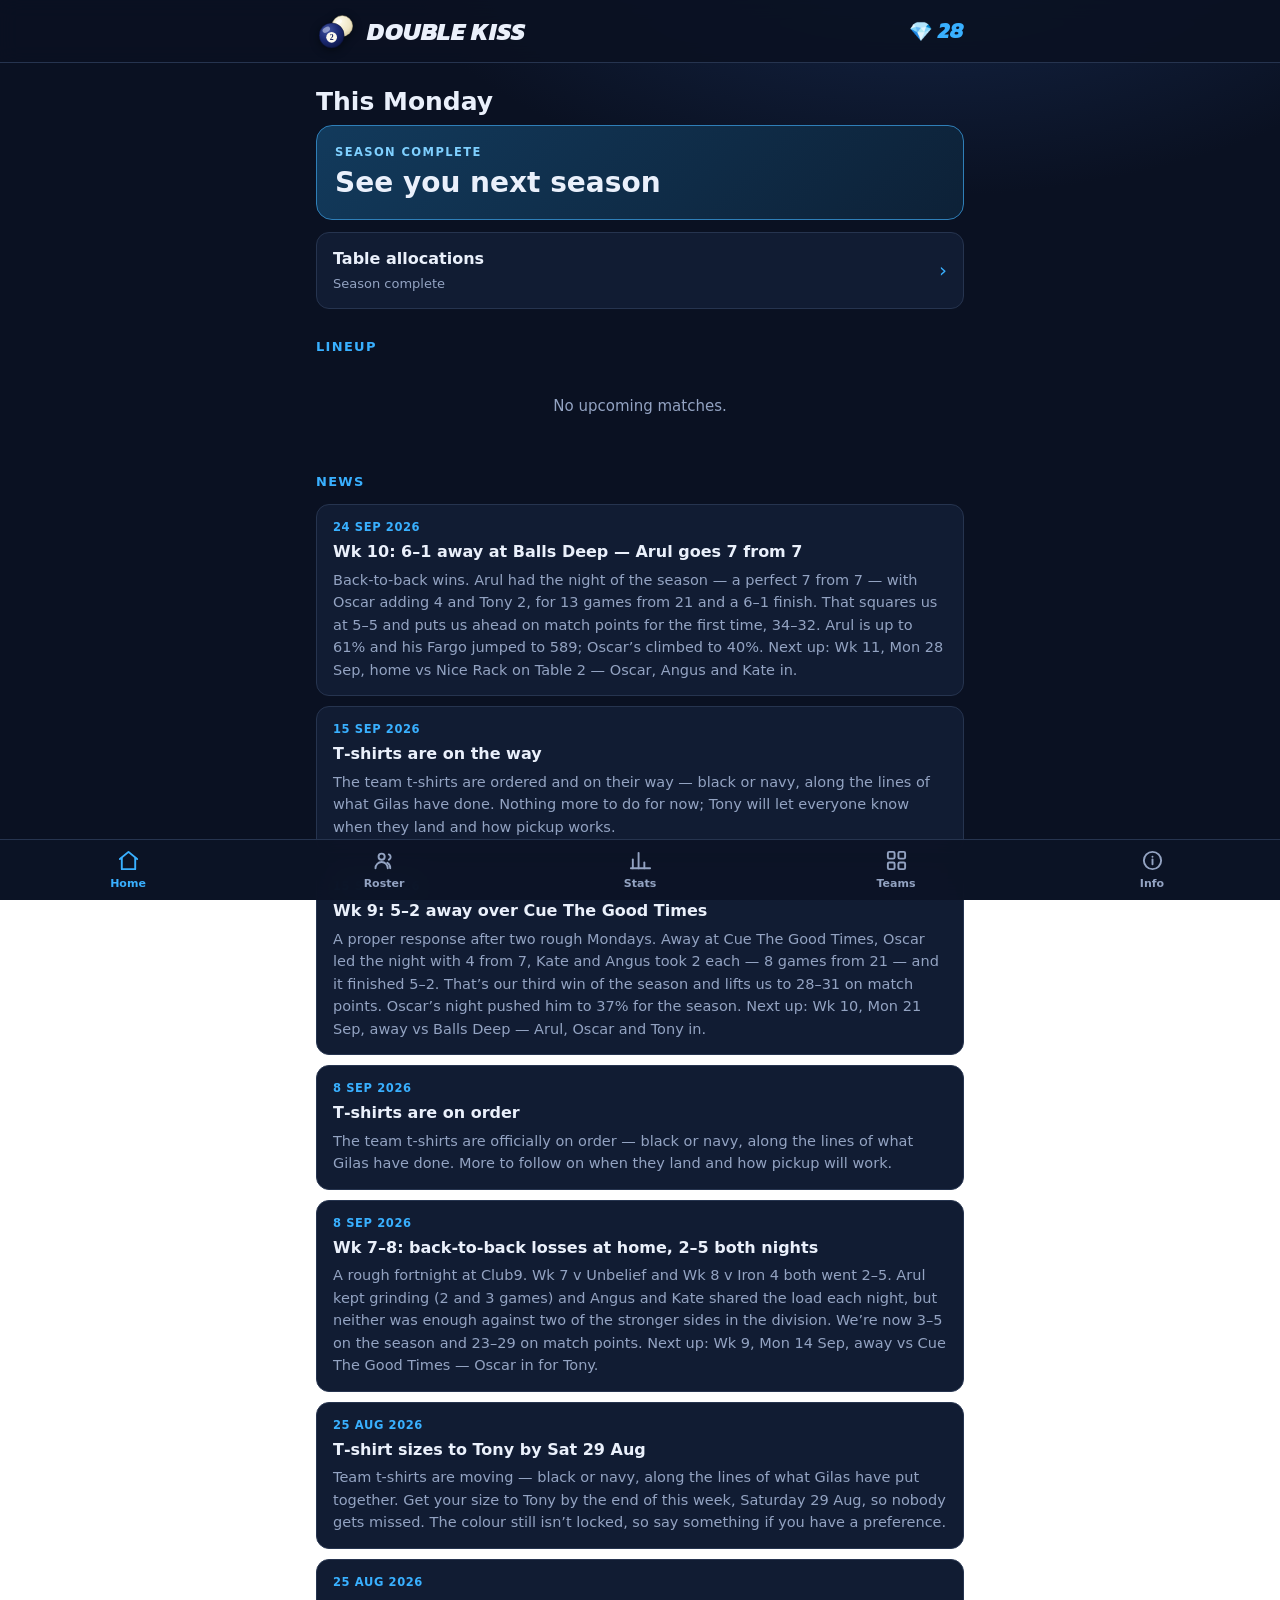
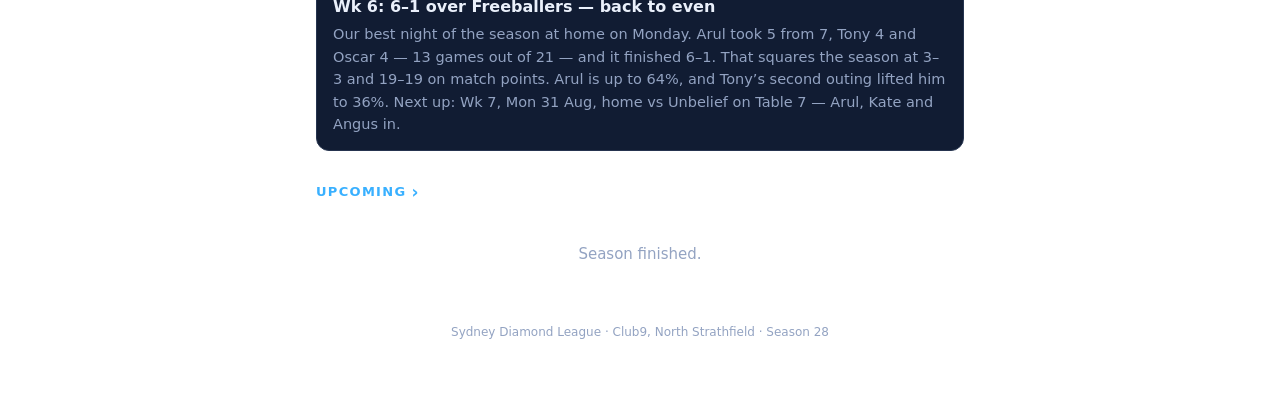
==== index.html @ dd78c72e "Team pages: opponent links to team.html with form, squad + Fargo, player cards, head-to-head (v29)" ====
<!DOCTYPE html>
<html lang="en-AU">
<head>
<meta charset="UTF-8">
<meta name="viewport" content="width=device-width,initial-scale=1,viewport-fit=cover">
<title>Double Kiss</title>
<link rel="stylesheet" href="styles.css?v=29">
<link rel="icon" type="image/svg+xml" href="favicon.svg?v=22">
<link rel="apple-touch-icon" href="apple-touch-icon.png?v=22">
<link rel="manifest" href="manifest.json?v=22">
<meta name="theme-color" content="#0a1122">
<meta name="apple-mobile-web-app-capable" content="yes">
<meta name="apple-mobile-web-app-status-bar-style" content="black-translucent">
<meta name="apple-mobile-web-app-title" content="Double Kiss">
</head>
<body data-page="home">
<div class="wrap">
  <h1>This Monday</h1>

  <div class="next" id="next"></div>

  <a class="btn" id="tablesbtn" href="tables.html" style="margin-top:12px">
    <span><b>Table allocations</b><small id="tablesbtnsub">Which tables every team's on this week</small></span>
    <span class="arw" aria-hidden="true">›</span>
  </a>

  <h2 id="whoHdr">Who's available</h2>
  <div class="who" id="who"></div>

  <h2>News</h2>
  <div class="news" id="news"></div>

  <h2><a class="h2link" href="roster.html">Upcoming <span class="arw" aria-hidden="true">›</span></a></h2>
  <div class="uplist" id="upcoming"></div>

  <footer>Sydney Diamond League · Club9, North Strathfield · Season 28</footer>
</div>

<script src="data.js?v=29"></script>
<script src="app.js?v=29"></script>
<script>
(function () {
  const D = DK, esc = s => String(s).replace(/[&<>]/g, c => ({ '&':'&amp;','<':'&lt;','>':'&gt;' }[c]));

  // next fixture (may be a bye)
  const ni = D.nextIndex();
  const nextEl = document.getElementById("next");
  if (ni === -1) {
    nextEl.innerHTML = '<div class="lbl">Season complete</div><div class="op">See you next season</div>';
  } else {
    const f = D.fixtures[ni];
    if (f.ha === "Bye") {
      nextEl.innerHTML = '<div class="lbl">Round ' + f.wk + ' · ' + f.date.replace("Mon ", "") + '</div>' +
        '<div class="op">Bye week</div><div class="meta">No match this week</div>';
    } else if (f.ha === "Finals") {
      nextEl.innerHTML = '<div class="lbl">' + esc(f.date) + '</div>' +
        '<div class="op">Finals</div>' +
        '<div class="meta">' + esc(f.op.replace("Finals — ", "")) + ' · Top 16 · ' + esc(D.VENUE) + '</div>' +
        '<span class="ha tag finals">FINALS</span>';
    } else {
      nextEl.innerHTML = '<div class="lbl">Round ' + f.wk + ' · ' + f.date + '</div>' +
        '<div class="op">vs ' + D.teamLink(f.op) + '</div>' +
        '<div class="meta">Table ' + f.tbl + ' · ' + esc(D.VENUE) + ' · 7pm</div>' +
        '<span class="ha tag ' + f.ha.toLowerCase() + '">' + f.ha.toUpperCase() + '</span>';
    }
  }

  // lineup for the next actual match
  const mi = D.nextMatchIndex();
  const whoHdr = document.getElementById("whoHdr");
  const who = document.getElementById("who");
  const roleOf = {}, ratingOf = {}; D.roster.forEach(p => { roleOf[p.name] = p.role; ratingOf[p.name] = p.r; });
  if (mi === -1) {
    whoHdr.textContent = "Lineup";
    who.innerHTML = '<div class="empty">No upcoming matches.</div>';
  } else {
    const f = D.fixtures[mi], rostered = f.lineup.length, shortNight = rostered < 3;
    whoHdr.textContent = "Lineup · Wk " + f.wk + " vs " + f.op;
    let rows = f.lineup.map(name => '<div class="row"' + D.cardAttr(name.replace(/ \(sub\)$/, "")) + '><div class="nm">' + esc(name) + '</div>' +
      (ratingOf[name] != null ? '<div class="fargo">(' + ratingOf[name] + ')</div>' : '') + '</div>').join("");
    if (shortNight) rows += '<div class="row out"><div><div class="nm">Fill-in needed</div><div class="rl">' +
      (3 - rostered) + ' more</div></div><div class="st out">TBC</div></div>';
    who.innerHTML = rows;
  }

  // news — sub-needed alerts first, from live lineup data
  const alerts = ni === -1 ? "" : D.fixtures.filter((f, i) =>
    i >= ni && D.isMatch(f) && f.lineup.length < 3).map(f =>
    '<div class="fitbanner short">We need a sub — Wk ' + f.wk + ' (' + f.date +
    ') vs ' + esc(f.op) + ': only ' + f.lineup.length + ' rostered.</div>').join("");
  document.getElementById("news").innerHTML = alerts + D.news.map(n =>
    '<div class="item"><div class="d">' + esc(n.date) + '</div><div class="t">' + esc(n.title) +
    '</div><div class="b">' + esc(n.body) + '</div></div>').join("");

  // upcoming (next 5, byes included)
  const up = document.getElementById("upcoming");
  if (ni === -1) { up.innerHTML = '<div class="empty">Season finished.</div>'; }
  else {
    up.innerHTML = D.fixtures.slice(ni, ni + 5).map(f => {
      const parts = f.date.split(" ").slice(-2);   // ["20","Jul"] — weekday-agnostic
      const cal = '<div class="cal"><span class="mon">' + esc(parts[1] || "") + '</span>' +
        '<span class="day">' + esc(parts[0] || "") + '</span></div>';
      if (f.ha === "Bye") {
        return '<div class="up bye">' + cal + '<div class="upmain"><div class="upt">Bye week</div>' +
          '<div class="ups">Week ' + f.wk + '</div></div></div>';
      }
      if (f.ha === "Finals") {
        return '<div class="up finals">' + cal + '<div class="upmain"><div class="upt">Finals</div>' +
          '<div class="ups">' + esc(f.date) + ' · Top 16</div></div></div>';
      }
      const ha = f.ha === "Home" ? "(H)" : "(A)";
      return '<div class="up">' + cal + '<div class="upmain">' +
        '<div class="upt">vs ' + D.teamLink(f.op) + ' ' + ha + '</div>' +
        '<div class="ups">Week ' + f.wk + ' · Table ' + f.tbl + '</div></div></div>';
    }).join("");
  }

  // table-allocations link subtitle → current round
  const tb = document.getElementById("tablesbtnsub");
  if (tb) {
    if (ni === -1) tb.textContent = "Season complete";
    else {
      const ff = D.fixtures[ni];
      tb.textContent = D.isMatch(ff)
        ? ("Round " + ff.wk + " · " + ff.date.replace("Mon ", "") + " — where every team's playing")
        : "The weekly table draw for every team";
    }
  }
})();
</script>
</body>
</html>
---- styles.css ----
@import url('https://fonts.googleapis.com/css2?family=Kanit:ital,wght@1,700;1,800&display=swap');
:root{
  --bg:#0a1122; --panel:#111c33; --panel2:#16233f; --line:#26344f;
  --ink:#eaf0fb; --muted:#93a3c2; --accent:#39b0ff; --accent2:#ffd23f;
  --home:#5fe0a0; --away:#f0b86a; --danger:#ff8f8f;
  --font:'Segoe UI',system-ui,-apple-system,Roboto,Helvetica,Arial,sans-serif;
  --display:'Kanit','Segoe UI',system-ui,sans-serif;
}
*{box-sizing:border-box}
html{-webkit-text-size-adjust:100%}
body{margin:0;background:radial-gradient(1000px 520px at 72% -10%,#16294d 0%,var(--bg) 55%);
  background-attachment:fixed;color:var(--ink);font-family:var(--font);line-height:1.55;
  padding-bottom:76px;-webkit-font-smoothing:antialiased}
a{color:var(--accent)}
.wrap{max-width:680px;margin:0 auto;padding:0 16px}
.hide{display:none}

/* ---- top bar ---- */
.topbar{position:sticky;top:0;z-index:20;background:rgba(10,17,34,.9);
  backdrop-filter:blur(10px);-webkit-backdrop-filter:blur(10px);border-bottom:1px solid var(--line);
  padding-top:env(safe-area-inset-top,0)}
.topbar .inner{max-width:680px;margin:0 auto;display:flex;align-items:center;gap:11px;padding:11px 16px}
.topbar .logo{width:40px;height:40px;flex:0 0 auto;display:block;
  filter:drop-shadow(0 2px 5px rgba(0,0,0,.45))}
.topbar .tt{font-family:var(--display);font-style:italic;font-weight:800;font-size:25px;
  line-height:1;letter-spacing:.5px;text-transform:uppercase;color:var(--ink)}
.topbar .season{margin-left:auto;display:flex;align-items:center;gap:5px;flex:0 0 auto;
  font-family:var(--display);font-style:italic;font-weight:800;font-size:22px;color:var(--accent)}
.topbar .season .dia{font-style:normal;font-size:19px;line-height:1}

/* ---- bottom tab bar (app nav) ---- */
.tabbar{position:fixed;left:0;right:0;bottom:0;z-index:30;display:flex;
  background:rgba(12,20,38,.94);backdrop-filter:blur(14px);-webkit-backdrop-filter:blur(14px);
  border-top:1px solid var(--line);padding-bottom:env(safe-area-inset-bottom,0)}
.tabbar .tab{flex:1;display:flex;flex-direction:column;align-items:center;gap:3px;
  padding:9px 3px 8px;color:var(--muted);text-decoration:none;font-size:11px;font-weight:600}
.tabbar .tab svg{width:23px;height:23px;display:block}
.tabbar .tab.active{color:var(--accent)}
.tabbar .tab:active{background:rgba(255,255,255,.05)}

/* ---- pull-to-refresh ---- */
.ptr{position:fixed;top:calc(env(safe-area-inset-top,0px) + 64px);left:50%;z-index:40;
  background:var(--panel2);border:1px solid var(--line);color:var(--muted);
  font-size:12px;font-weight:700;padding:7px 14px;border-radius:999px;white-space:nowrap;
  opacity:0;transform:translateX(-50%) translateY(-10px);transition:opacity .18s,transform .18s;pointer-events:none}
.ptr.show{opacity:1;transform:translateX(-50%) translateY(0)}

/* ---- headings / cards ---- */
h1{font-size:25px;margin:20px 0 3px}
.sub{color:var(--muted);font-size:14.5px;margin-bottom:14px}
h2{font-size:13px;text-transform:uppercase;letter-spacing:1.3px;color:var(--accent);
  margin:28px 0 12px;font-weight:700}
h2 .h2link{color:inherit;text-decoration:none;display:inline-flex;align-items:center;gap:5px}
h2 .h2link .arw{font-size:17px}
.card{background:var(--panel);border:1px solid var(--line);border-radius:14px;padding:16px}

/* ---- pills ---- */
.pillrow{display:flex;gap:8px;flex-wrap:wrap;margin:4px 0}
.pill{background:var(--panel);border:1px solid var(--line);border-radius:999px;
  padding:6px 12px;font-size:13px;color:var(--muted)}
.pill b{color:var(--ink);font-weight:600}

/* ---- next match ---- */
.next{background:linear-gradient(135deg,#123a5c,#0d2137);border:1px solid #2f7fb8;
  border-radius:16px;padding:18px}
.next .lbl{font-size:11.5px;letter-spacing:1.4px;text-transform:uppercase;color:#7fd0ff;font-weight:700}
.next .op{font-size:28px;font-weight:800;margin:5px 0 3px;line-height:1.12}
.next .meta{color:#cfe0f2;font-size:15px}
.next .ha{display:inline-block;margin-top:13px}

/* ---- tags ---- */
.tag{display:inline-block;font-size:11.5px;font-weight:800;padding:4px 10px;border-radius:7px;letter-spacing:.3px}
.tag.home{background:rgba(31,122,77,.25);color:var(--home);border:1px solid rgba(95,224,160,.35)}
.tag.away{background:rgba(190,130,40,.22);color:var(--away);border:1px solid rgba(240,184,106,.35)}
.tag.bye{background:rgba(140,150,175,.18);color:#b6c0d6;border:1px solid rgba(182,192,214,.3)}
.tag.finals{background:rgba(255,210,63,.18);color:var(--accent2);border:1px solid rgba(255,210,63,.4)}

/* ---- finals rows (roster accordion + home upcoming) ---- */
.game.finals{border-color:var(--accent2);box-shadow:0 0 0 1px rgba(255,210,63,.22)}
.game.finals .cal .mon,.up.finals .cal .mon{background:rgba(255,210,63,.2);color:var(--accent2)}
.up.finals{border-color:var(--accent2)}

/* ---- "who's available" / lineup list ---- */
.who{display:flex;flex-direction:column;gap:8px}
.who .row{display:flex;align-items:center;gap:12px;padding:12px 14px;border-radius:12px;
  background:var(--panel);border:1px solid var(--line)}
.who .row.out{opacity:.65}
.who .nm{font-weight:700;font-size:16.5px}
.who .rl{color:var(--muted);font-size:12.5px;font-weight:400}
.who .fargo{margin-left:auto;color:var(--muted);font-weight:700;font-size:15px;font-variant-numeric:tabular-nums}
.who .st{margin-left:auto;font-size:13px;font-weight:800;padding:4px 11px;border-radius:8px}
.who .st.in{background:rgba(31,122,77,.22);color:var(--home)}
.who .st.out{background:rgba(150,60,70,.2);color:var(--danger)}

.fitbanner{border-radius:12px;padding:13px 16px;margin-bottom:10px;font-size:14.5px;font-weight:600}
.fitbanner.ok{background:rgba(31,122,77,.16);border:1px solid rgba(95,224,160,.3);color:#bff0d5}
.fitbanner.tight{background:rgba(190,150,40,.14);border:1px solid #5c4f1e;color:#f0d59a}
.fitbanner.short{background:rgba(200,60,60,.16);border:1px solid #7a3340;color:#f3c3c8}

/* ---- quick-link buttons ---- */
.linkrow{display:flex;flex-direction:column;gap:10px}
.btn{text-decoration:none;background:var(--panel);border:1px solid var(--line);border-radius:13px;
  padding:14px 16px;color:var(--ink);display:flex;justify-content:space-between;align-items:center;gap:10px}
.btn:active{background:var(--panel2)}
.btn b{font-weight:700;font-size:16px}
.btn small{display:block;color:var(--muted);font-weight:400;font-size:13px;margin-top:2px}
.btn .arw{color:var(--accent);font-size:20px}

/* ---- upcoming (calendar tiles) ---- */
.uplist{display:flex;flex-direction:column;gap:10px}
.up{display:flex;align-items:center;gap:13px;background:var(--panel);border:1px solid var(--line);
  border-radius:13px;padding:12px 14px}
.up.bye{opacity:.75}
.cal{flex:0 0 auto;width:48px;text-align:center;background:var(--panel2);
  border:1px solid var(--line);border-radius:10px;overflow:hidden}
.cal .mon{display:block;background:rgba(57,176,255,.18);color:var(--accent);
  font-size:10.5px;font-weight:800;letter-spacing:.6px;padding:2px 0;text-transform:uppercase}
.cal .day{display:block;font-size:19px;font-weight:800;padding:3px 0;font-variant-numeric:tabular-nums}
.up .upmain{min-width:0}
.up .upt{font-weight:700;font-size:16.5px}
.up .ups{color:var(--muted);font-size:13px;margin-top:2px}

/* ---- tables ---- */
.tablewrap{overflow-x:auto;-webkit-overflow-scrolling:touch;border:1px solid var(--line);
  border-radius:14px;background:var(--panel)}
table{width:100%;border-collapse:collapse;font-size:14.5px}
th,td{text-align:left;padding:10px 11px;border-bottom:1px solid var(--line);white-space:nowrap}
th{color:var(--muted);font-weight:600;font-size:11.5px;text-transform:uppercase;letter-spacing:.5px}
tr:last-child td{border-bottom:0}
tr.byerow td{color:var(--muted);font-style:italic}
tr.nextmatch{background:rgba(57,176,255,.10)}
tr.nextmatch td:first-child{box-shadow:inset 3px 0 0 var(--accent)}
tr.done td{opacity:.5}
.wk,.tbl{font-variant-numeric:tabular-nums}

/* ---- table allocations ---- */
.talloc{display:flex;flex-direction:column;gap:10px}
.tcard{display:flex;align-items:stretch;gap:13px;background:var(--panel);
  border:1px solid var(--line);border-radius:13px;padding:12px 14px}
.tcard.ours{border-color:#2f7fb8;box-shadow:0 0 0 1px rgba(57,176,255,.25)}
.tnum{flex:0 0 auto;width:52px;text-align:center;background:var(--panel2);
  border:1px solid var(--line);border-radius:10px;overflow:hidden;
  display:flex;flex-direction:column;justify-content:center}
.tnum .k{display:block;background:rgba(57,176,255,.18);color:var(--accent);
  font-size:9.5px;font-weight:800;letter-spacing:.6px;padding:2px 0;text-transform:uppercase}
.tnum .n{display:block;font-size:22px;font-weight:800;padding:5px 0;font-variant-numeric:tabular-nums}
.tmatch{flex:1;min-width:0;display:flex;flex-direction:column;justify-content:center;gap:7px}
.tteam{display:flex;align-items:center;gap:8px;min-width:0}
.tteam .nm{font-weight:700;font-size:16px;white-space:nowrap;overflow:hidden;text-overflow:ellipsis}
.tteam.us .nm{color:var(--accent)}
.tteam .ha2{margin-left:auto;flex:0 0 auto;font-size:10.5px;font-weight:800;
  letter-spacing:.4px;padding:2px 8px;border-radius:6px}
.tteam .ha2.home{background:rgba(31,122,77,.22);color:var(--home);border:1px solid rgba(95,224,160,.35)}
.tteam .ha2.away{background:rgba(190,130,40,.22);color:var(--away);border:1px solid rgba(240,184,106,.35)}
.byeline{margin-top:14px;background:var(--panel);border:1px solid var(--line);
  border-radius:12px;padding:13px 15px;font-size:14px;color:var(--muted)}
.byeline b{color:var(--ink)}
.byeline.us{background:rgba(57,176,255,.10);border-color:#2f7fb8}
.byeline:empty{display:none}

/* ---- roster cards ---- */
.rlist{display:flex;flex-direction:column;gap:10px}
.rcard{background:var(--panel);border:1px solid var(--line);border-radius:14px;
  padding:14px 16px;display:flex;align-items:center;gap:14px}
.rcard .av{width:44px;height:44px;border-radius:50%;flex:0 0 auto;background:var(--panel2);
  border:1px solid var(--line);display:grid;place-items:center;font-weight:800;font-size:17px;color:var(--accent)}
.rcard .nm{font-weight:700;font-size:17px}
.rcard .role{color:var(--muted);font-size:12.5px}
.rcard .lv{margin-left:auto;text-align:right;font-size:12.5px;color:var(--away);max-width:46%;line-height:1.35}
.rcard .lv.clear{color:var(--home)}
.rcard .mid{flex:1;min-width:0}
.bar{height:7px;border-radius:4px;background:var(--panel2);border:1px solid var(--line);overflow:hidden;margin-top:9px}
.bar>span{display:block;height:100%;background:linear-gradient(90deg,#39b0ff,#5fe0a0)}
.goal{margin-left:auto;text-align:right;font-weight:800;font-variant-numeric:tabular-nums;font-size:17px;flex:0 0 auto}
.goal small{display:block;font-weight:400;color:var(--muted);font-size:11px;margin-top:1px}
.status{font-size:12px;font-weight:700;margin-top:3px}
.status.ok{color:var(--home)}
.status.warn{color:var(--away)}
.status.off{color:var(--muted)}

/* ---- filter + games accordion ---- */
.filterbar{display:flex;align-items:center;gap:10px;margin-bottom:14px}
.filterbar label{font-size:13px;color:var(--muted);font-weight:700;white-space:nowrap}
select{flex:1;background:var(--panel);color:var(--ink);border:1px solid var(--line);
  border-radius:11px;padding:11px 12px;font-size:16px;font-family:inherit}
.filterinfo{font-size:13px;color:var(--muted);margin:-6px 0 12px}
.games{display:flex;flex-direction:column;gap:8px}
.game{background:var(--panel);border:1px solid var(--line);border-radius:13px;overflow:hidden}
.game.next{border-color:#2f7fb8;box-shadow:0 0 0 1px rgba(57,176,255,.25)}
.game.hide{display:none}
.ghead{width:100%;display:flex;align-items:center;gap:11px;padding:13px;
  background:none;border:0;color:var(--ink);font:inherit;text-align:left;cursor:pointer}
.ghead .gwk{font-size:11.5px;font-weight:800;color:var(--muted);min-width:26px}
.ghead .gmain{flex:1;min-width:0}
.ghead .gmain b{font-size:16px;font-weight:700;display:block;white-space:nowrap;overflow:hidden;text-overflow:ellipsis}
.ghead .gmain small{font-size:13px;color:var(--muted)}
.ghead .gmain small .gdate{color:var(--ink);font-weight:800}
.ghead .gmain small.ok .gdate,.ghead .gmain small.tight .gdate,.ghead .gmain small.short .gdate{color:inherit}
.ghead .gmain small.ok{color:var(--home)} .ghead .gmain small.tight{color:var(--away)} .ghead .gmain small.short{color:var(--danger)}
.ghead .chev{color:var(--muted);flex:0 0 auto;transition:transform .18s;font-size:20px;line-height:1;
  transform:rotate(90deg)}
.game.open .chev{transform:rotate(-90deg)}
.game{scroll-margin-top:76px;scroll-margin-bottom:72px}
a:focus-visible,button:focus-visible,select:focus-visible{outline:2px solid var(--accent);outline-offset:2px}
@media(prefers-reduced-motion:reduce){.ghead .chev{transition:none}}
.gbody{display:none;padding:2px 13px 14px}
.game.open .gbody{display:block}
.ghead.flat{cursor:default}
/* ---- team rating rows ---- */
.t3pill{font-size:13px;font-weight:800;font-variant-numeric:tabular-nums;color:var(--muted);
  background:var(--panel2);border:1px solid var(--line);padding:4px 9px;border-radius:8px;white-space:nowrap;flex:0 0 auto}
.t3pill.over{color:var(--danger);border-color:#7a3340}
.rr{margin-left:auto;font-weight:800;font-variant-numeric:tabular-nums;font-size:16px;color:var(--ink);flex:0 0 auto}
.rr.none{color:var(--muted);font-weight:600;font-size:13px}
.capb{display:inline-block;font-size:9px;font-weight:800;letter-spacing:.4px;color:var(--accent2);
  background:rgba(255,210,63,.16);padding:1px 6px;border-radius:4px;margin-left:7px;vertical-align:middle}
.overnote{font-size:12.5px;color:var(--danger);margin-top:10px}

/* ---- stat tiles ---- */
.tiles{display:grid;grid-template-columns:repeat(3,1fr);gap:10px}
.tile{background:var(--panel);border:1px solid var(--line);border-radius:13px;padding:14px}
.tile .v{font-size:24px;font-weight:800;font-variant-numeric:tabular-nums;line-height:1}
.tile .l{color:var(--muted);font-size:11.5px;margin-top:6px;text-transform:uppercase;letter-spacing:.5px}
@media(max-width:380px){.tiles{grid-template-columns:repeat(2,1fr)}}
.empty{text-align:center;color:var(--muted);font-size:15px;padding:26px 10px}

/* ---- news ---- */
.news .item{background:var(--panel);border:1px solid var(--line);border-radius:13px;padding:14px 16px;margin-bottom:10px}
.news .d{color:var(--accent);font-size:11.5px;font-weight:700;text-transform:uppercase;letter-spacing:.6px}
.news .t{font-weight:700;font-size:16px;margin:3px 0 4px}
.news .b{color:var(--muted);font-size:14.5px}

/* ---- rules / info ---- */
ul.rules{list-style:none;padding:0;margin:0}
ul.rules li{padding:10px 0;border-bottom:1px solid var(--line);font-size:14.5px}
ul.rules li:last-child{border-bottom:0}
ul.rules b{color:var(--ink)}
.k{color:var(--accent)}
.scalp{width:100%;border-collapse:collapse;font-size:13.5px}
.scalp th,.scalp td{padding:6px 10px;text-align:center;border-bottom:1px solid var(--line)}
.teams-list p{margin:0 0 7px;font-size:14px}
.teams-list span{color:var(--muted)}

footer{color:var(--muted);font-size:12px;margin-top:30px;text-align:center;line-height:1.7}

/* ---- player card (bottom sheet) ---- */
[data-card]{cursor:pointer}
[data-card] .nm::after,[data-card] .nmtap::after{content:" \203A";color:var(--accent);font-weight:700}
body.pcopen{overflow:hidden}
.pcsheet{position:fixed;inset:0;z-index:60}
.pcback{position:absolute;inset:0;background:rgba(3,7,16,.6);opacity:0;transition:opacity .18s}
.pcbox{position:absolute;left:0;right:0;bottom:0;max-width:680px;margin:0 auto;max-height:86vh;overflow:auto;
  background:var(--panel);border:1px solid var(--line);border-bottom:0;border-radius:18px 18px 0 0;
  padding:18px 16px calc(18px + env(safe-area-inset-bottom,0px));transform:translateY(100%);transition:transform .2s ease-out}
.pcsheet.show .pcback{opacity:1}
.pcsheet.show .pcbox{transform:translateY(0)}
.pcx{position:absolute;top:10px;right:10px;width:36px;height:36px;border-radius:50%;border:1px solid var(--line);
  background:var(--panel2);color:var(--ink);font-size:22px;line-height:1;cursor:pointer}
.pchead{display:flex;align-items:flex-start;gap:12px;padding-right:44px}
.pcnm{font-size:22px;font-weight:800;line-height:1.2}
.pctm{color:var(--muted);font-size:13px;margin-top:3px}
.pcnext{display:inline-block;margin-left:4px;font-size:10.5px;font-weight:800;letter-spacing:.3px;color:var(--away);
  border:1px solid currentColor;border-radius:6px;padding:1px 6px;vertical-align:1px}
.pcfg{margin-left:auto;text-align:right;font-size:28px;font-weight:800;line-height:1;font-variant-numeric:tabular-nums;color:var(--accent)}
.pcfg small{display:block;font-size:11px;font-weight:700;color:var(--muted);text-transform:uppercase;letter-spacing:.06em;margin-top:4px}
.pcstats{display:grid;grid-template-columns:repeat(4,1fr);gap:8px;margin:16px 0 4px}
.pcstats div{background:var(--panel2);border:1px solid var(--line);border-radius:12px;padding:10px 6px;text-align:center}
.pcstats b{display:block;font-size:17px;font-variant-numeric:tabular-nums}
.pcstats small{display:block;font-size:10.5px;color:var(--muted);margin-top:2px}
.pcnote{font-size:12.5px;color:var(--muted);margin:10px 0 0;line-height:1.5}
.pch{font-size:12px;text-transform:uppercase;letter-spacing:1.2px;color:var(--accent);margin:18px 0 8px}
.pcweeks{display:flex;flex-direction:column;gap:6px}
.pcwk{display:flex;align-items:center;gap:10px;padding:10px 12px;border-radius:12px;background:var(--panel2);border:1px solid var(--line)}
.pcwl{min-width:0;flex:1}
.pcwl b{display:block;font-size:14px;white-space:nowrap;overflow:hidden;text-overflow:ellipsis}
.pcwl small{color:var(--muted);font-size:12px}
.pcwl .tr{font-weight:700}
.up{color:var(--home)} .dn{color:var(--danger)}
.pcsc{font-size:19px;font-weight:800;font-variant-numeric:tabular-nums;flex:0 0 auto}
.pcempty{color:var(--muted);font-size:13.5px;padding:8px 0}
.pcfoot{color:var(--muted);font-size:11.5px;margin-top:14px;text-align:center}
@media (max-width:380px){.pcstats{grid-template-columns:repeat(2,1fr)}}

/* ---- team links + team page ---- */
a.tlink{color:inherit;text-decoration:underline;text-decoration-color:var(--accent);text-underline-offset:3px;text-decoration-thickness:2px}
.tmhead{display:flex;align-items:flex-start;gap:12px;margin:20px 0 4px}
.tmhead h1{margin:0}
.tmhead .t3pill{margin-left:auto}
.form{display:flex;gap:6px;flex-wrap:wrap;margin:6px 0 2px}
.form span{width:30px;height:30px;border-radius:8px;display:grid;place-items:center;font-weight:800;font-size:13px}
.form .W{background:rgba(31,122,77,.25);color:var(--home)} .form .L{background:rgba(150,60,70,.25);color:var(--danger)}
.form .B{background:var(--panel2);color:var(--muted)}
.tmlink{display:inline-block;margin-top:10px;font-size:13.5px;font-weight:700;text-decoration:none}
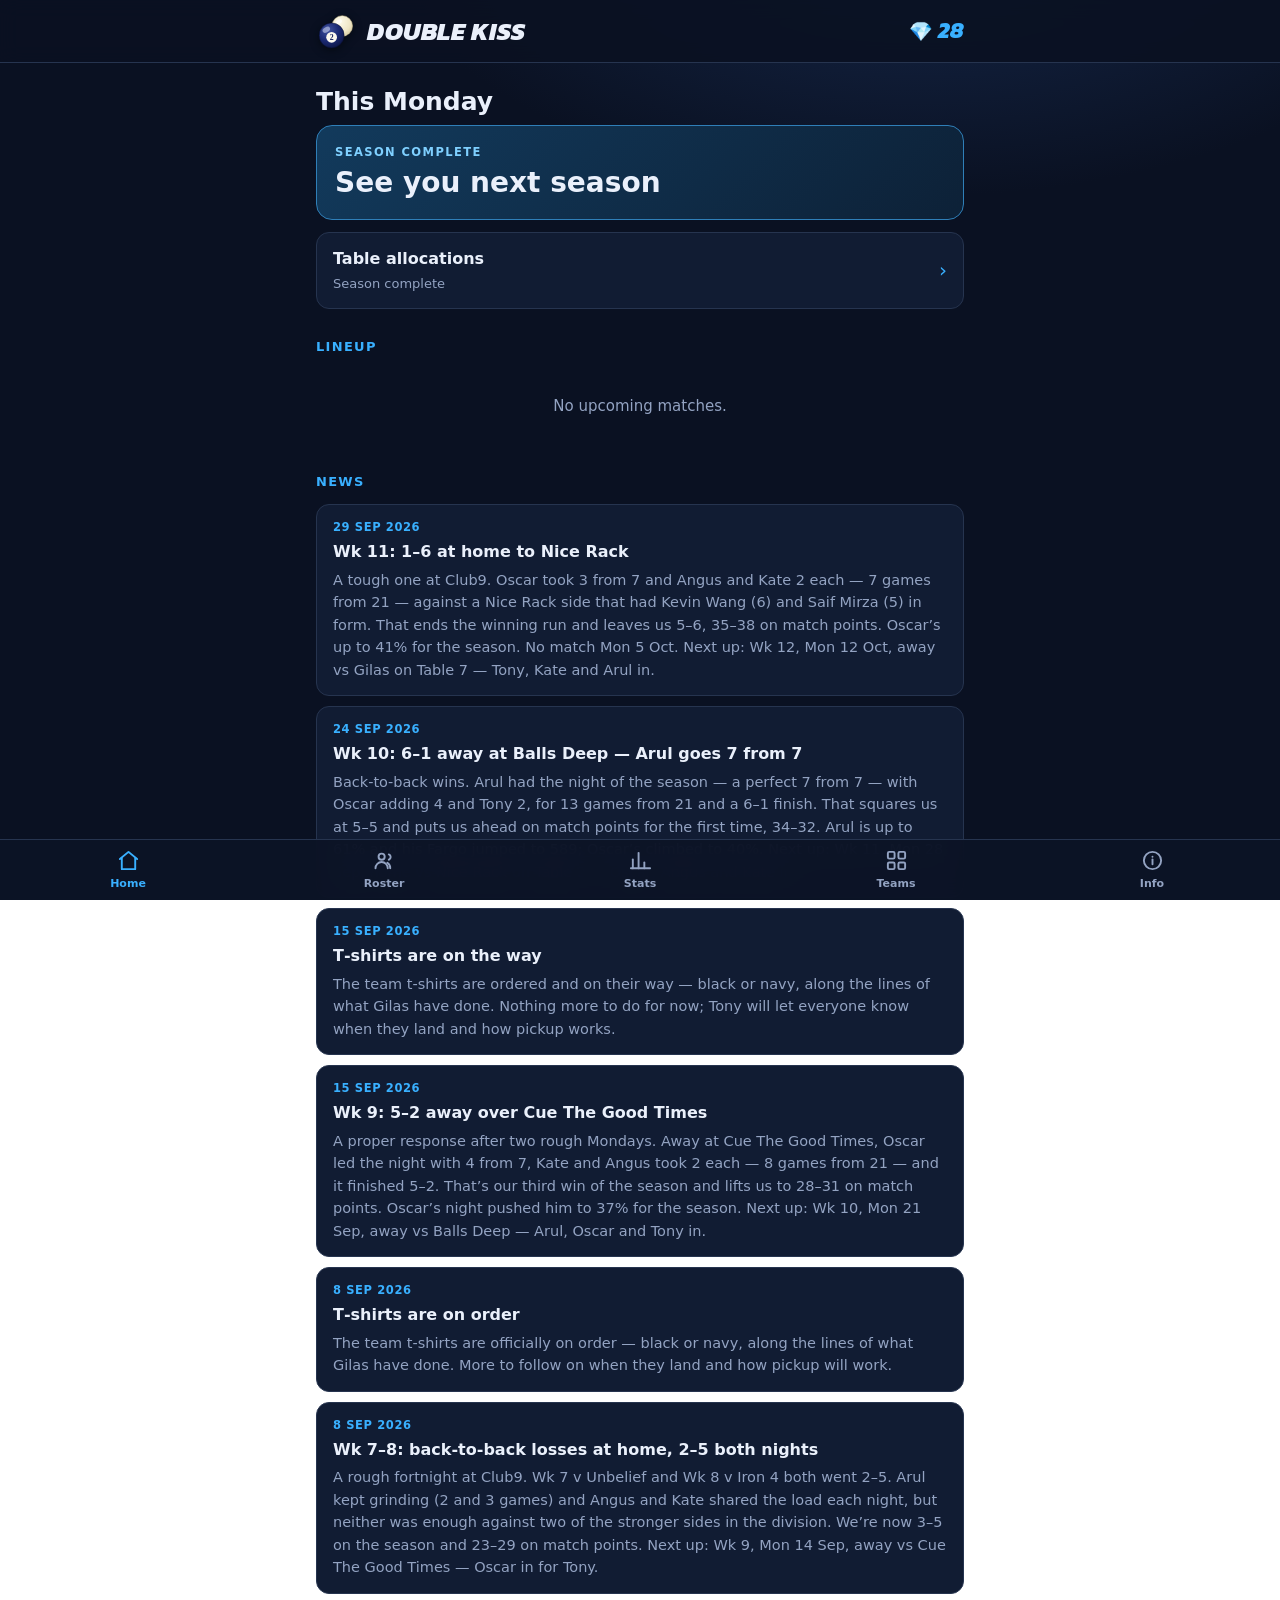
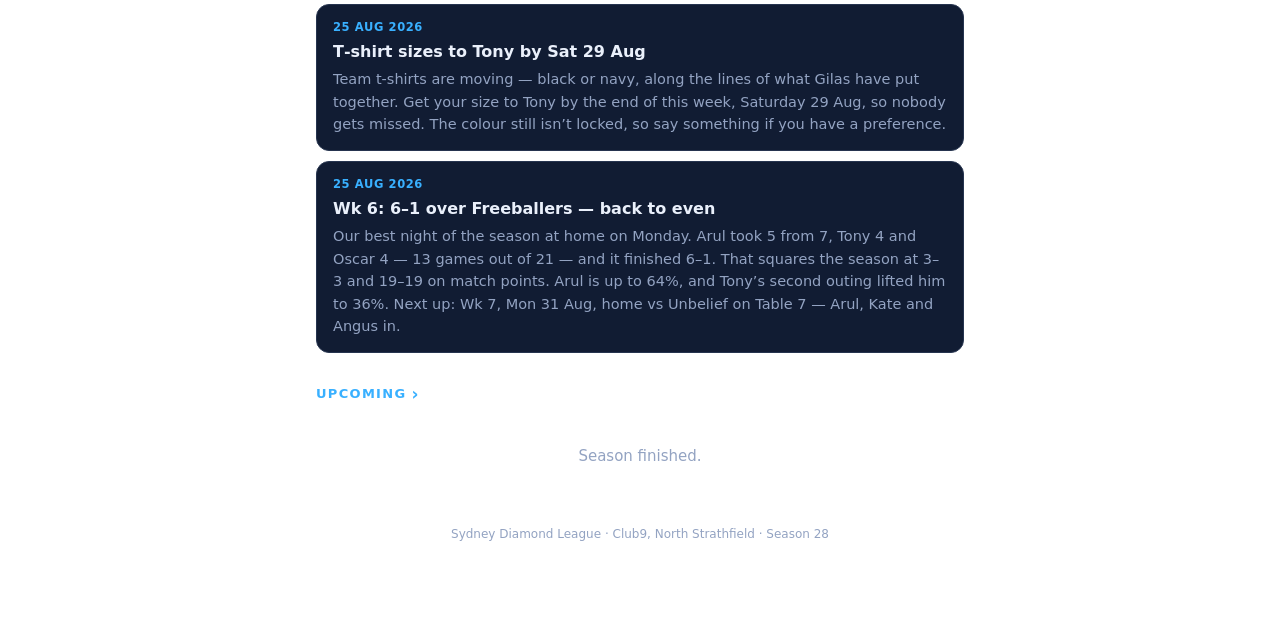
==== commit a6319395: "Weekly sync: Wk11 L 1-6 home v Nice Rack, player cards swapped to Gilas (v30)" ====
--- a/index.html
+++ b/index.html
@@ -4,7 +4,7 @@
 <meta charset="UTF-8">
 <meta name="viewport" content="width=device-width,initial-scale=1,viewport-fit=cover">
 <title>Double Kiss</title>
-<link rel="stylesheet" href="styles.css?v=29">
+<link rel="stylesheet" href="styles.css?v=30">
 <link rel="icon" type="image/svg+xml" href="favicon.svg?v=22">
 <link rel="apple-touch-icon" href="apple-touch-icon.png?v=22">
 <link rel="manifest" href="manifest.json?v=22">
@@ -36,8 +36,8 @@
   <footer>Sydney Diamond League · Club9, North Strathfield · Season 28</footer>
 </div>
 
-<script src="data.js?v=29"></script>
-<script src="app.js?v=29"></script>
+<script src="data.js?v=30"></script>
+<script src="app.js?v=30"></script>
 <script>
 (function () {
   const D = DK, esc = s => String(s).replace(/[&<>]/g, c => ({ '&':'&amp;','<':'&lt;','>':'&gt;' }[c]));
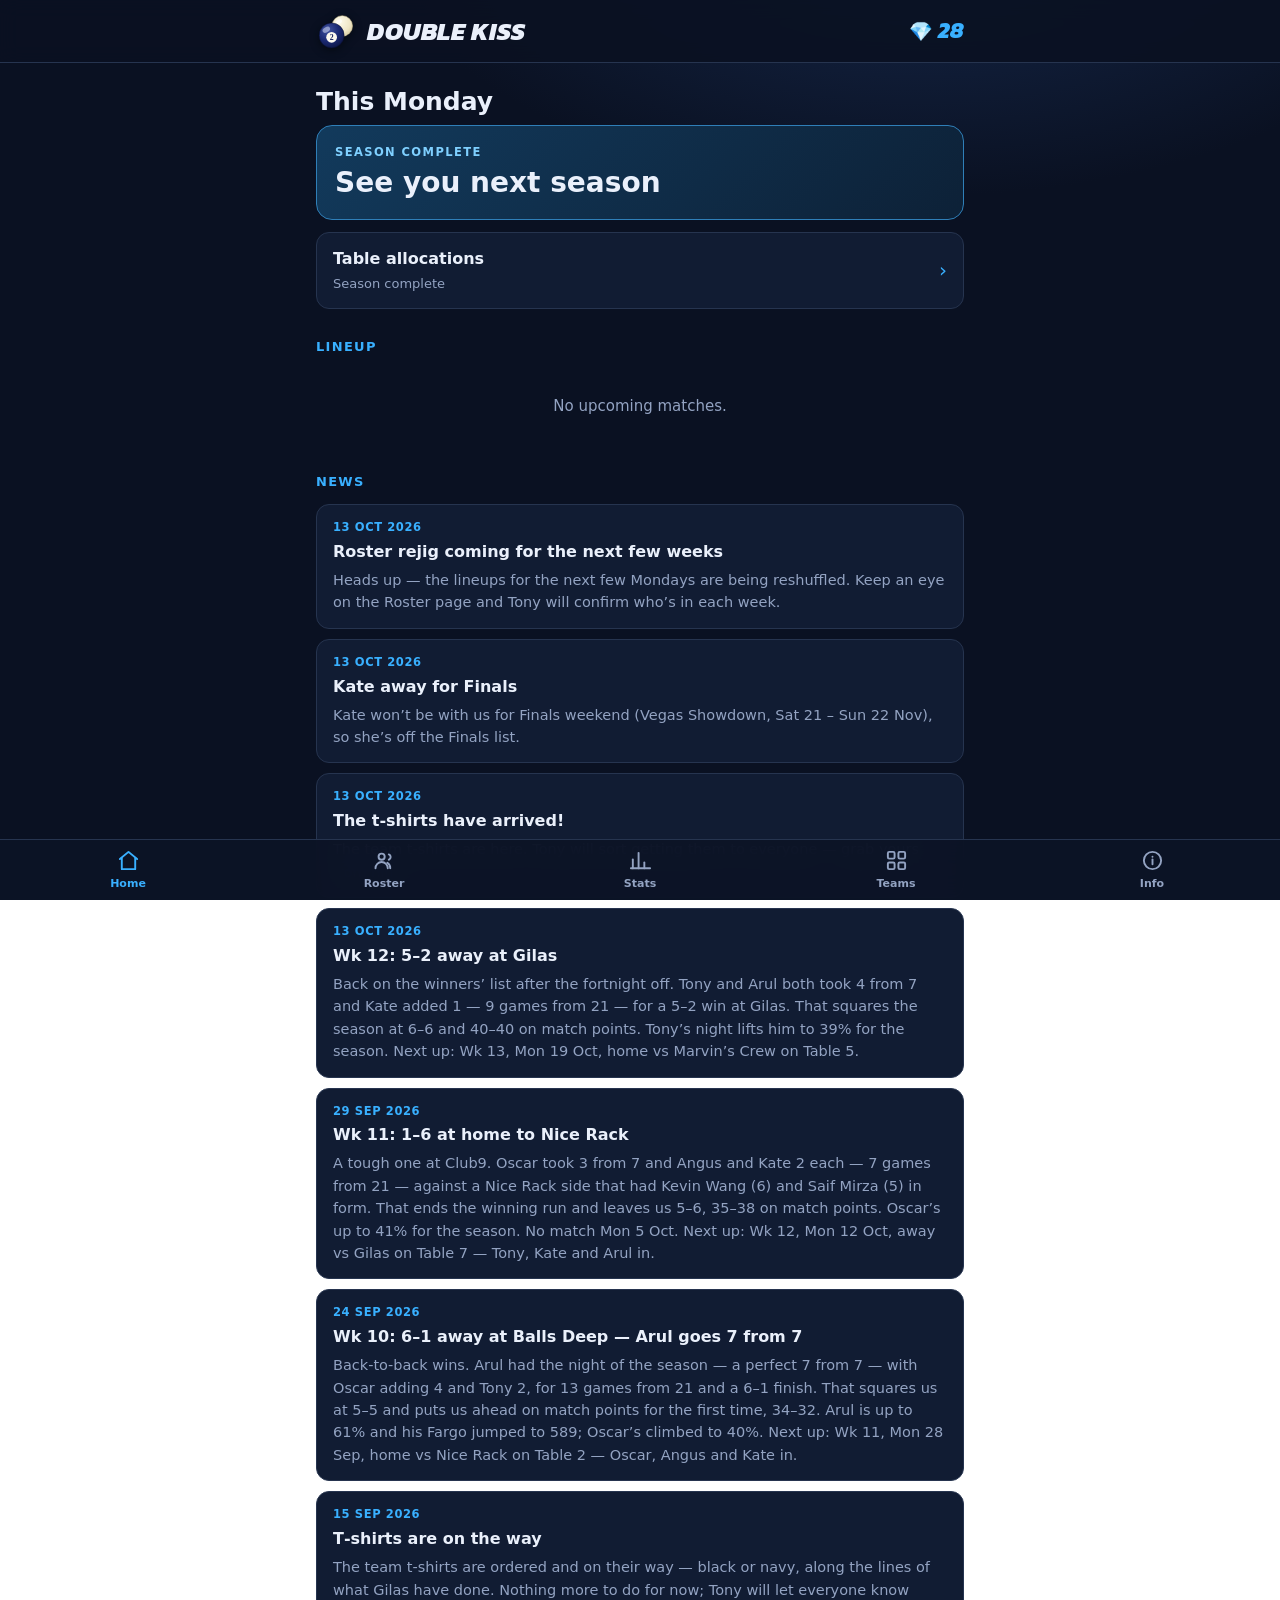
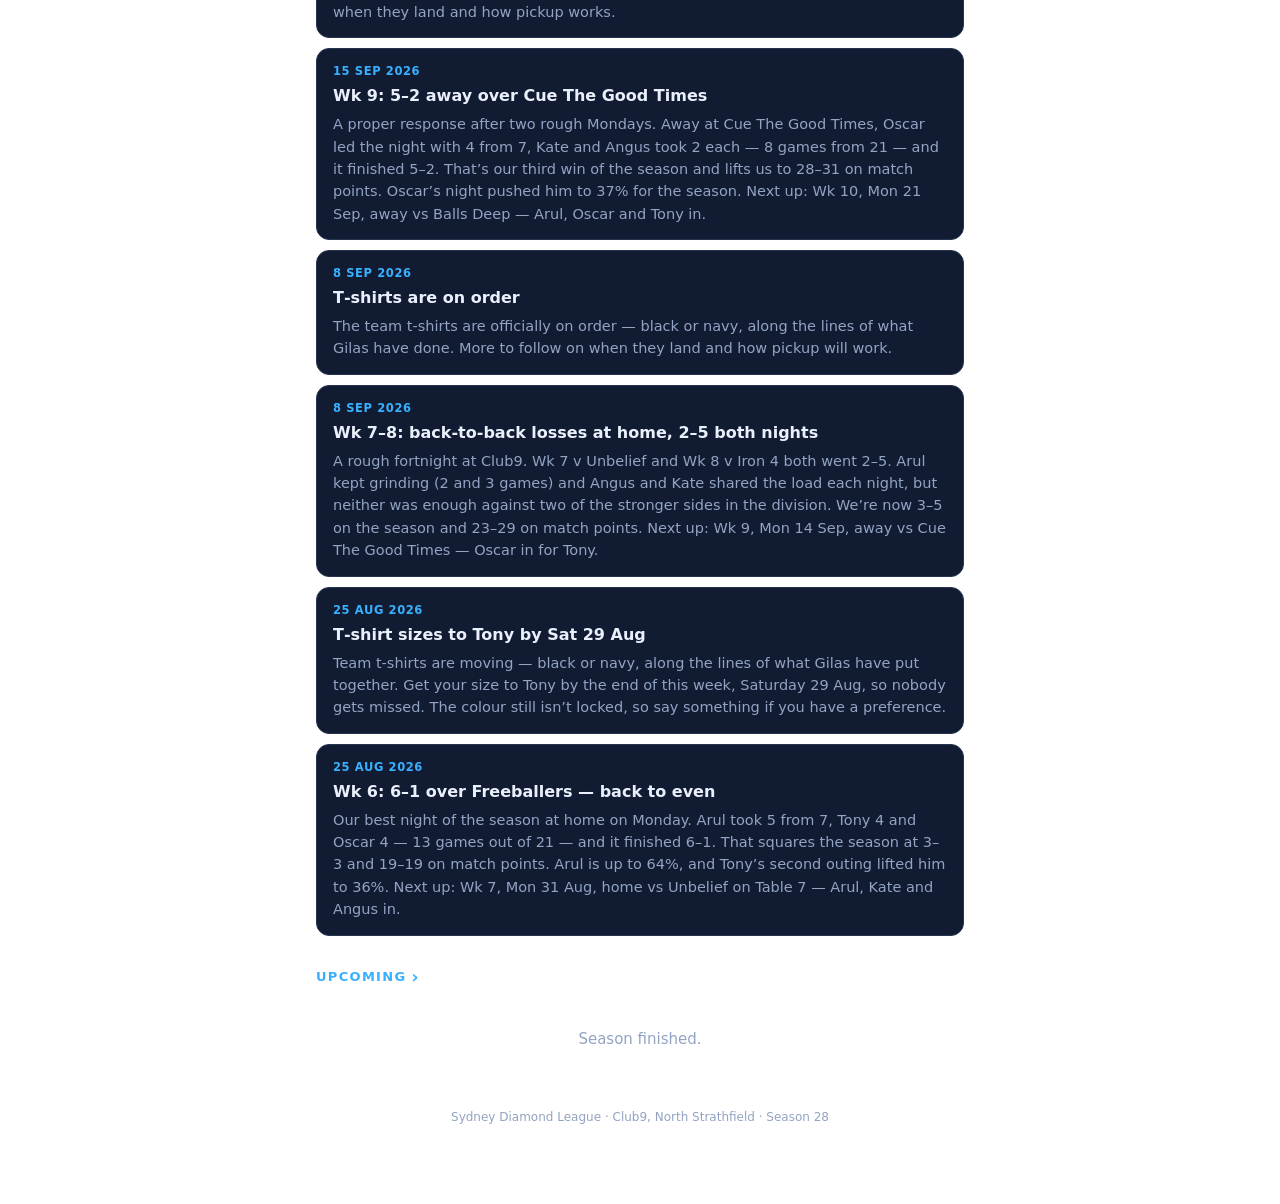
==== commit 59b3a204: "Weekly sync: Wk12 W 5-2 away at Gilas, live Fargo 13 Oct, cards swapped to Marvin's Crew; news: shir" ====
--- a/index.html
+++ b/index.html
@@ -4,7 +4,7 @@
 <meta charset="UTF-8">
 <meta name="viewport" content="width=device-width,initial-scale=1,viewport-fit=cover">
 <title>Double Kiss</title>
-<link rel="stylesheet" href="styles.css?v=30">
+<link rel="stylesheet" href="styles.css?v=31">
 <link rel="icon" type="image/svg+xml" href="favicon.svg?v=22">
 <link rel="apple-touch-icon" href="apple-touch-icon.png?v=22">
 <link rel="manifest" href="manifest.json?v=22">
@@ -36,8 +36,8 @@
   <footer>Sydney Diamond League · Club9, North Strathfield · Season 28</footer>
 </div>
 
-<script src="data.js?v=30"></script>
-<script src="app.js?v=30"></script>
+<script src="data.js?v=31"></script>
+<script src="app.js?v=31"></script>
 <script>
 (function () {
   const D = DK, esc = s => String(s).replace(/[&<>]/g, c => ({ '&':'&amp;','<':'&lt;','>':'&gt;' }[c]));
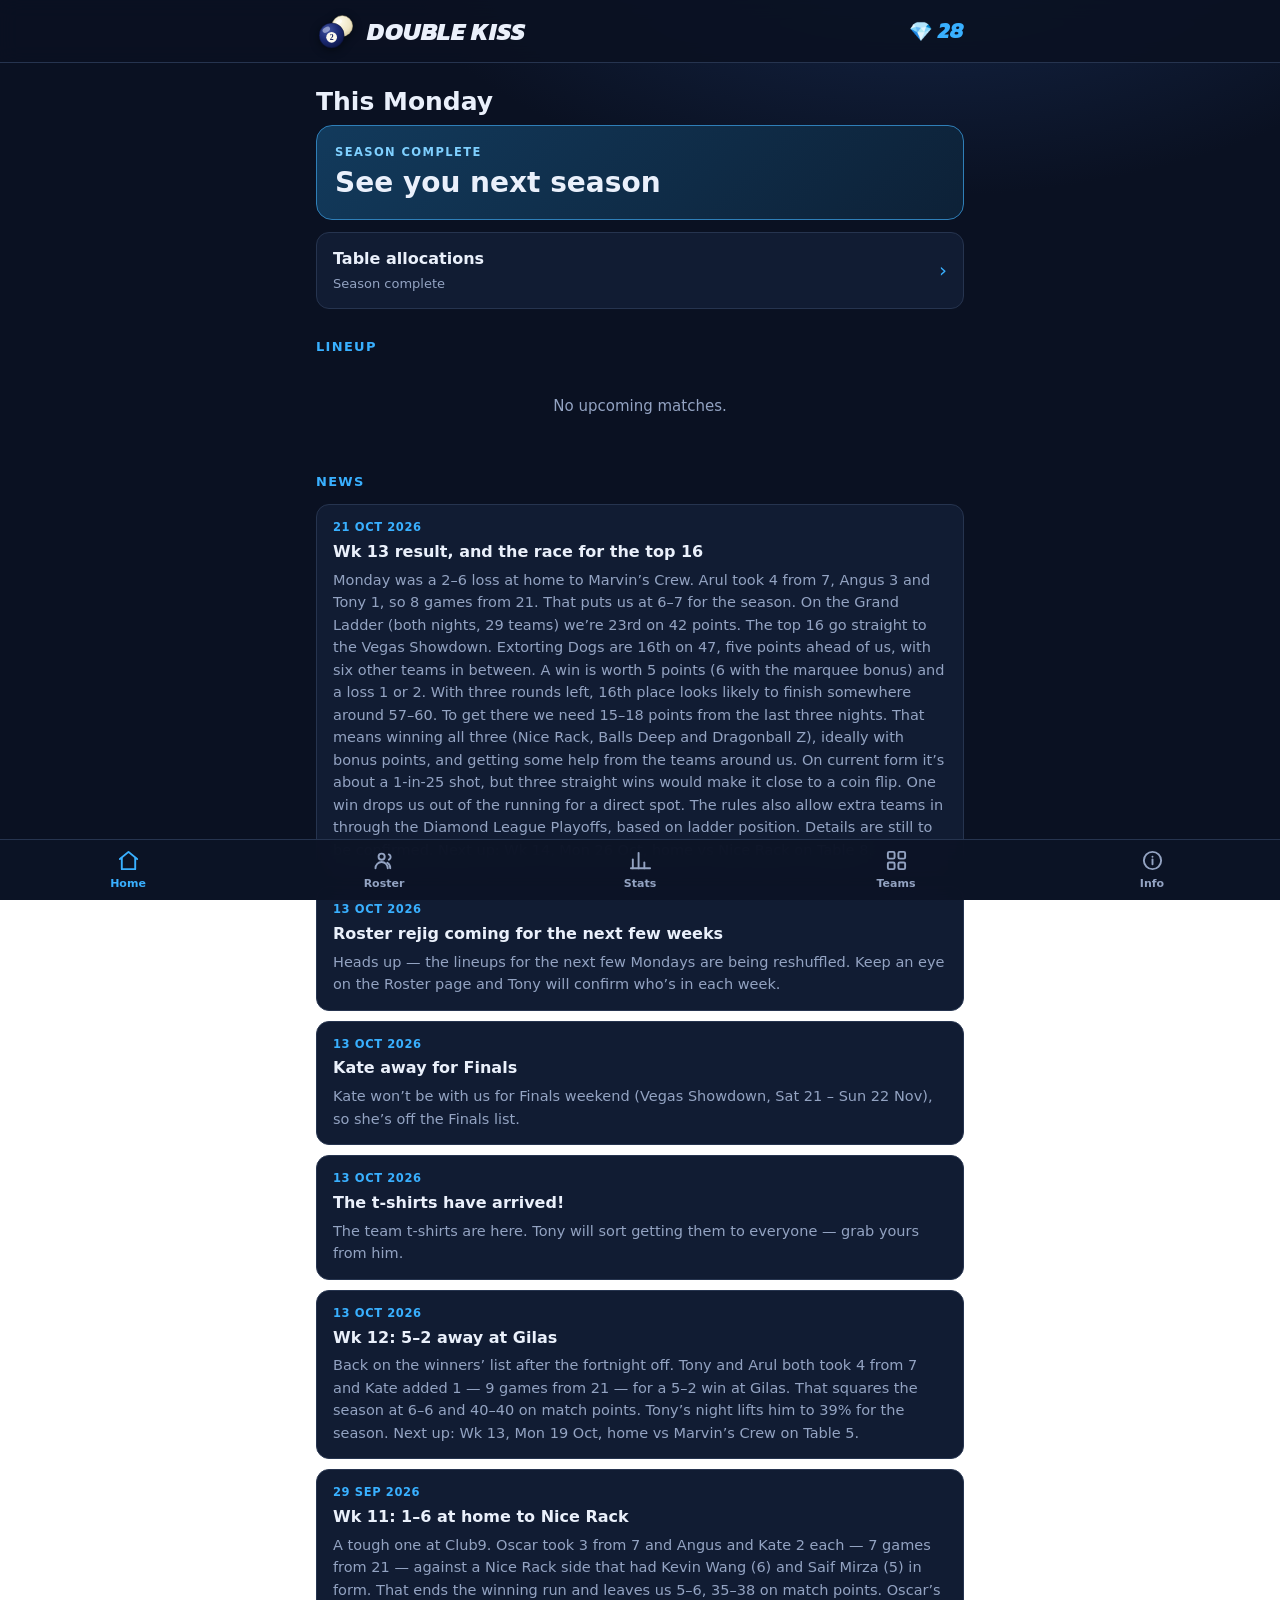
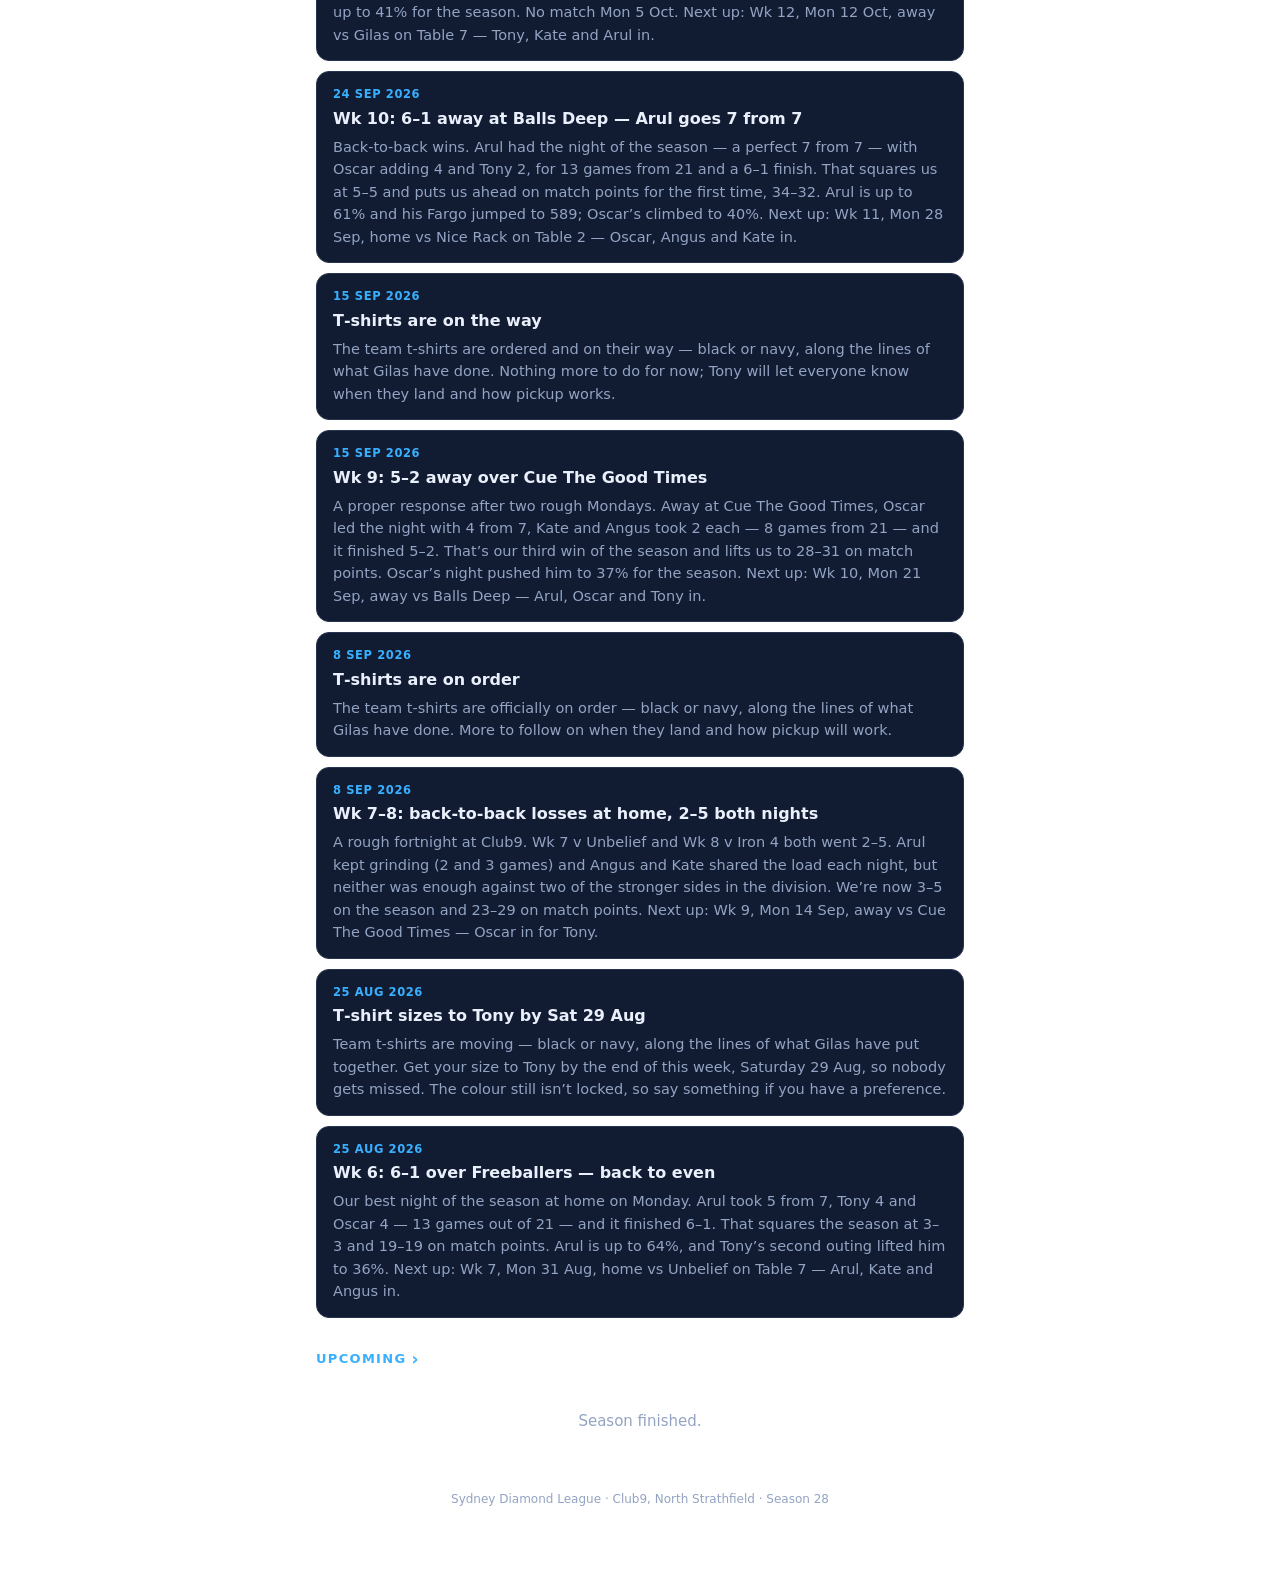
==== commit ae099203: "Weekly sync: Wk13 L 2-6 v Marvin's Crew, live Fargo 21 Oct, cards to Nice Rack, Grand Ladder 23rd/29" ====
--- a/index.html
+++ b/index.html
@@ -4,7 +4,7 @@
 <meta charset="UTF-8">
 <meta name="viewport" content="width=device-width,initial-scale=1,viewport-fit=cover">
 <title>Double Kiss</title>
-<link rel="stylesheet" href="styles.css?v=31">
+<link rel="stylesheet" href="styles.css?v=32">
 <link rel="icon" type="image/svg+xml" href="favicon.svg?v=22">
 <link rel="apple-touch-icon" href="apple-touch-icon.png?v=22">
 <link rel="manifest" href="manifest.json?v=22">
@@ -36,8 +36,8 @@
   <footer>Sydney Diamond League · Club9, North Strathfield · Season 28</footer>
 </div>
 
-<script src="data.js?v=31"></script>
-<script src="app.js?v=31"></script>
+<script src="data.js?v=32"></script>
+<script src="app.js?v=32"></script>
 <script>
 (function () {
   const D = DK, esc = s => String(s).replace(/[&<>]/g, c => ({ '&':'&amp;','<':'&lt;','>':'&gt;' }[c]));
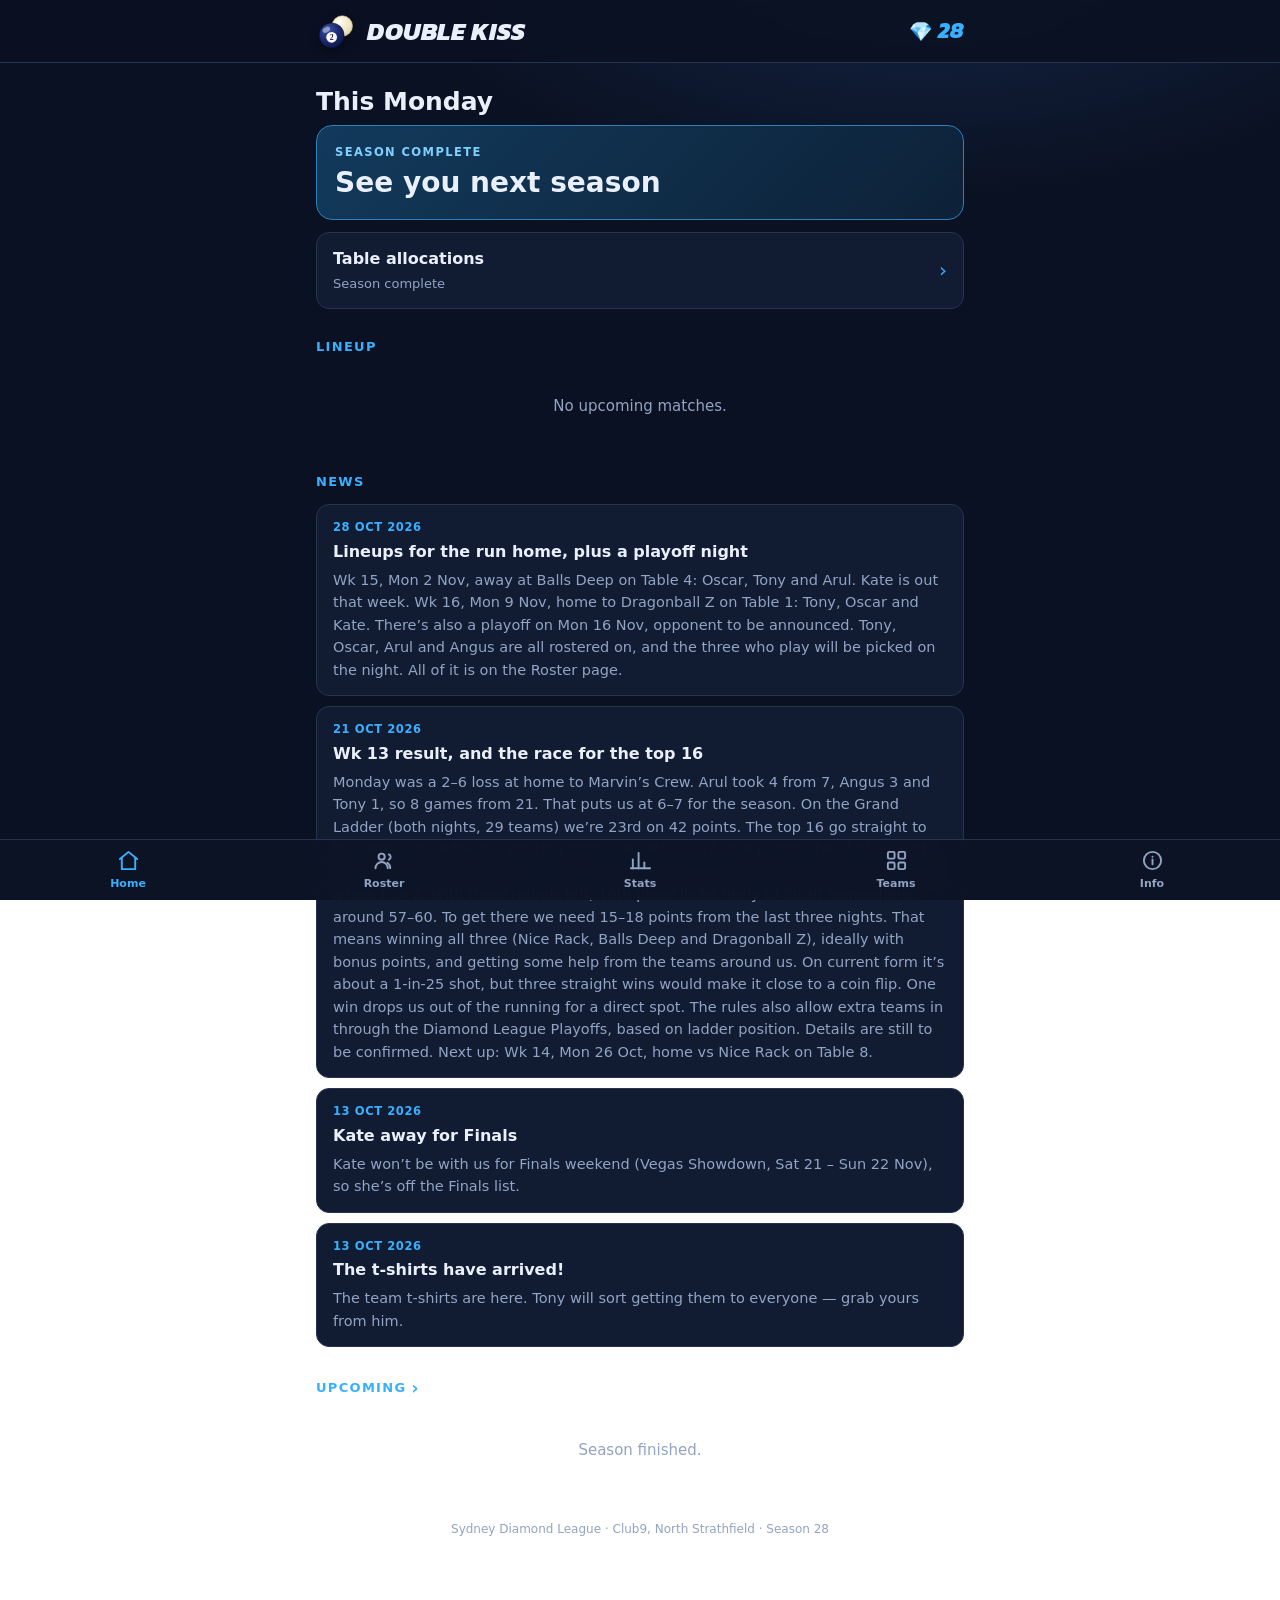
==== commit 1e7dbe38: "Sync 28 Oct: live Fargo, cards to Balls Deep, Wk15 lineup (Kate out, Arul in), Playoff TBA 16 Nov, n" ====
--- a/index.html
+++ b/index.html
@@ -4,7 +4,7 @@
 <meta charset="UTF-8">
 <meta name="viewport" content="width=device-width,initial-scale=1,viewport-fit=cover">
 <title>Double Kiss</title>
-<link rel="stylesheet" href="styles.css?v=32">
+<link rel="stylesheet" href="styles.css?v=33">
 <link rel="icon" type="image/svg+xml" href="favicon.svg?v=22">
 <link rel="apple-touch-icon" href="apple-touch-icon.png?v=22">
 <link rel="manifest" href="manifest.json?v=22">
@@ -36,8 +36,8 @@
   <footer>Sydney Diamond League · Club9, North Strathfield · Season 28</footer>
 </div>
 
-<script src="data.js?v=32"></script>
-<script src="app.js?v=32"></script>
+<script src="data.js?v=33"></script>
+<script src="app.js?v=33"></script>
 <script>
 (function () {
   const D = DK, esc = s => String(s).replace(/[&<>]/g, c => ({ '&':'&amp;','<':'&lt;','>':'&gt;' }[c]));
@@ -52,6 +52,11 @@
     if (f.ha === "Bye") {
       nextEl.innerHTML = '<div class="lbl">Round ' + f.wk + ' · ' + f.date.replace("Mon ", "") + '</div>' +
         '<div class="op">Bye week</div><div class="meta">No match this week</div>';
+    } else if (f.ha === "Playoff") {
+      nextEl.innerHTML = '<div class="lbl">' + esc(f.date) + '</div>' +
+        '<div class="op">Playoff</div>' +
+        '<div class="meta">Opponent TBA · ' + esc(D.VENUE) + ' · team picked on the night</div>' +
+        '<span class="ha tag finals">PLAYOFF</span>';
     } else if (f.ha === "Finals") {
       nextEl.innerHTML = '<div class="lbl">' + esc(f.date) + '</div>' +
         '<div class="op">Finals</div>' +
@@ -104,6 +109,10 @@
         return '<div class="up bye">' + cal + '<div class="upmain"><div class="upt">Bye week</div>' +
           '<div class="ups">Week ' + f.wk + '</div></div></div>';
       }
+      if (f.ha === "Playoff") {
+        return '<div class="up finals">' + cal + '<div class="upmain"><div class="upt">Playoff</div>' +
+          '<div class="ups">' + esc(f.date) + ' · opponent TBA</div></div></div>';
+      }
       if (f.ha === "Finals") {
         return '<div class="up finals">' + cal + '<div class="upmain"><div class="upt">Finals</div>' +
           '<div class="ups">' + esc(f.date) + ' · Top 16</div></div></div>';
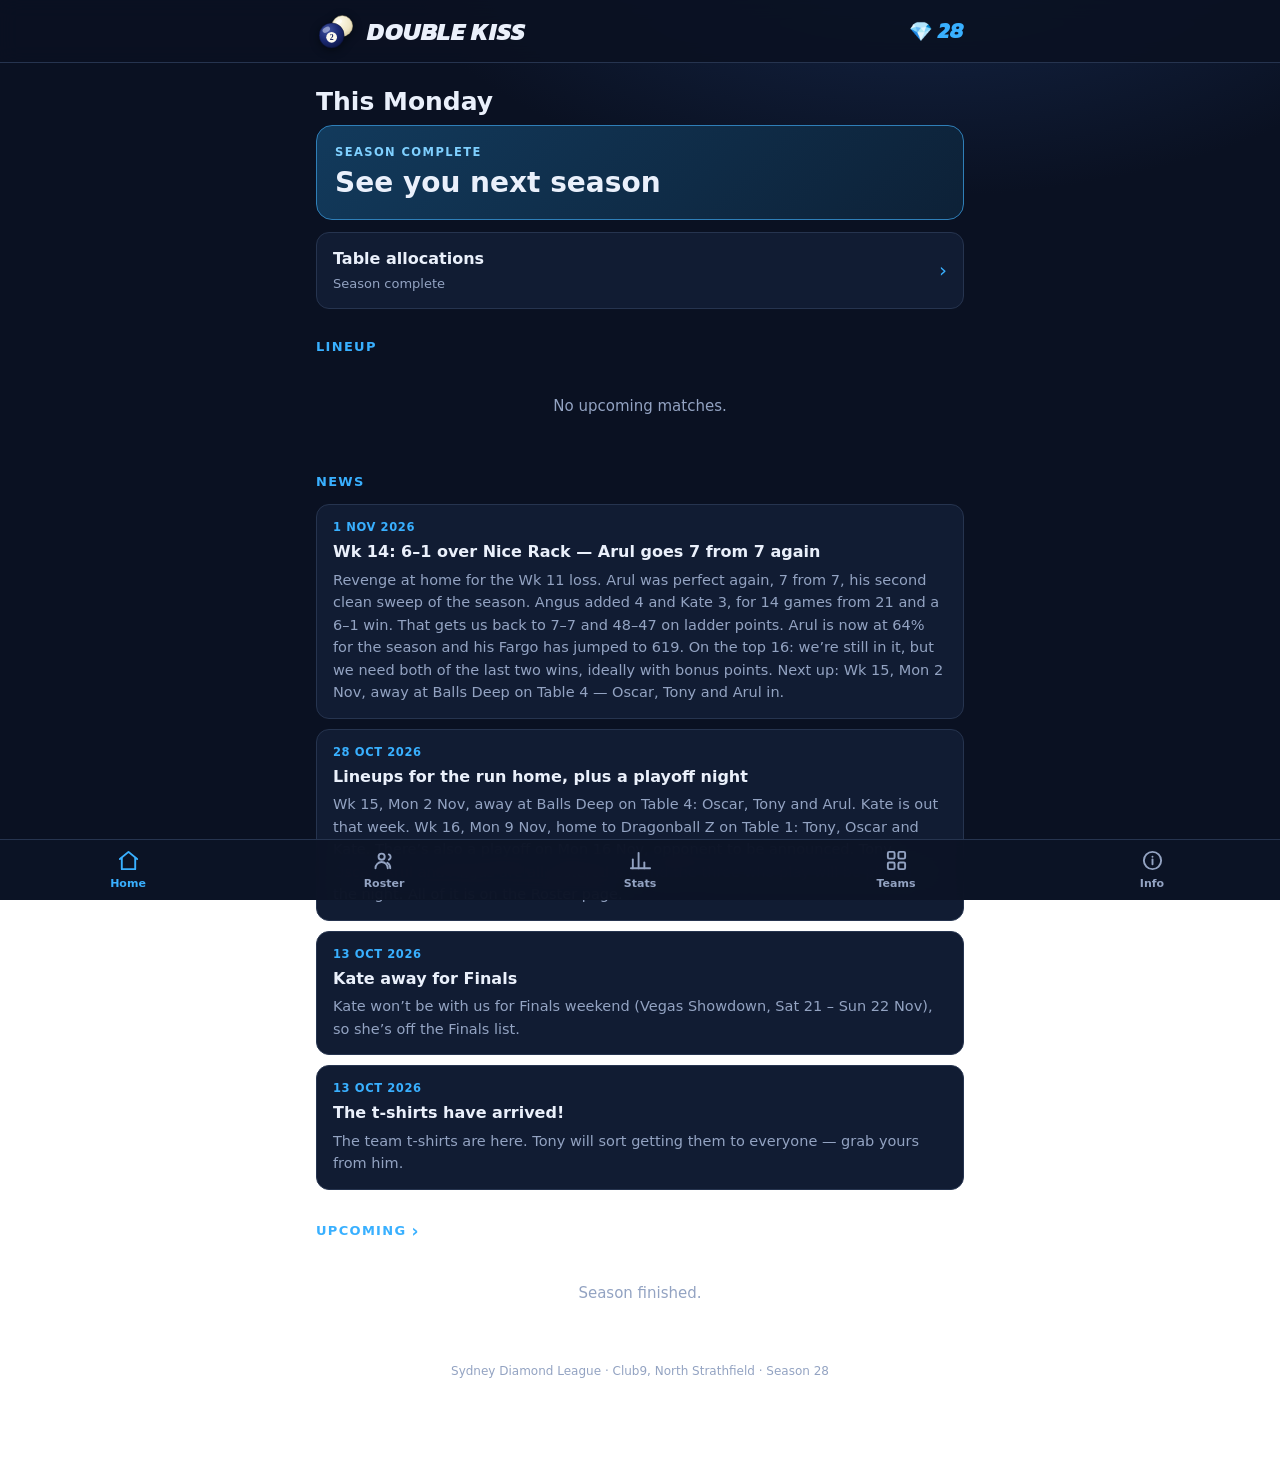
==== commit d70d2505: "Weekly sync: Wk14 W 6-1 v Nice Rack (Arul 7/7), live Fargo 1 Nov (v34)" ====
--- a/index.html
+++ b/index.html
@@ -4,7 +4,7 @@
 <meta charset="UTF-8">
 <meta name="viewport" content="width=device-width,initial-scale=1,viewport-fit=cover">
 <title>Double Kiss</title>
-<link rel="stylesheet" href="styles.css?v=33">
+<link rel="stylesheet" href="styles.css?v=34">
 <link rel="icon" type="image/svg+xml" href="favicon.svg?v=22">
 <link rel="apple-touch-icon" href="apple-touch-icon.png?v=22">
 <link rel="manifest" href="manifest.json?v=22">
@@ -36,8 +36,8 @@
   <footer>Sydney Diamond League · Club9, North Strathfield · Season 28</footer>
 </div>
 
-<script src="data.js?v=33"></script>
-<script src="app.js?v=33"></script>
+<script src="data.js?v=34"></script>
+<script src="app.js?v=34"></script>
 <script>
 (function () {
   const D = DK, esc = s => String(s).replace(/[&<>]/g, c => ({ '&':'&amp;','<':'&lt;','>':'&gt;' }[c]));
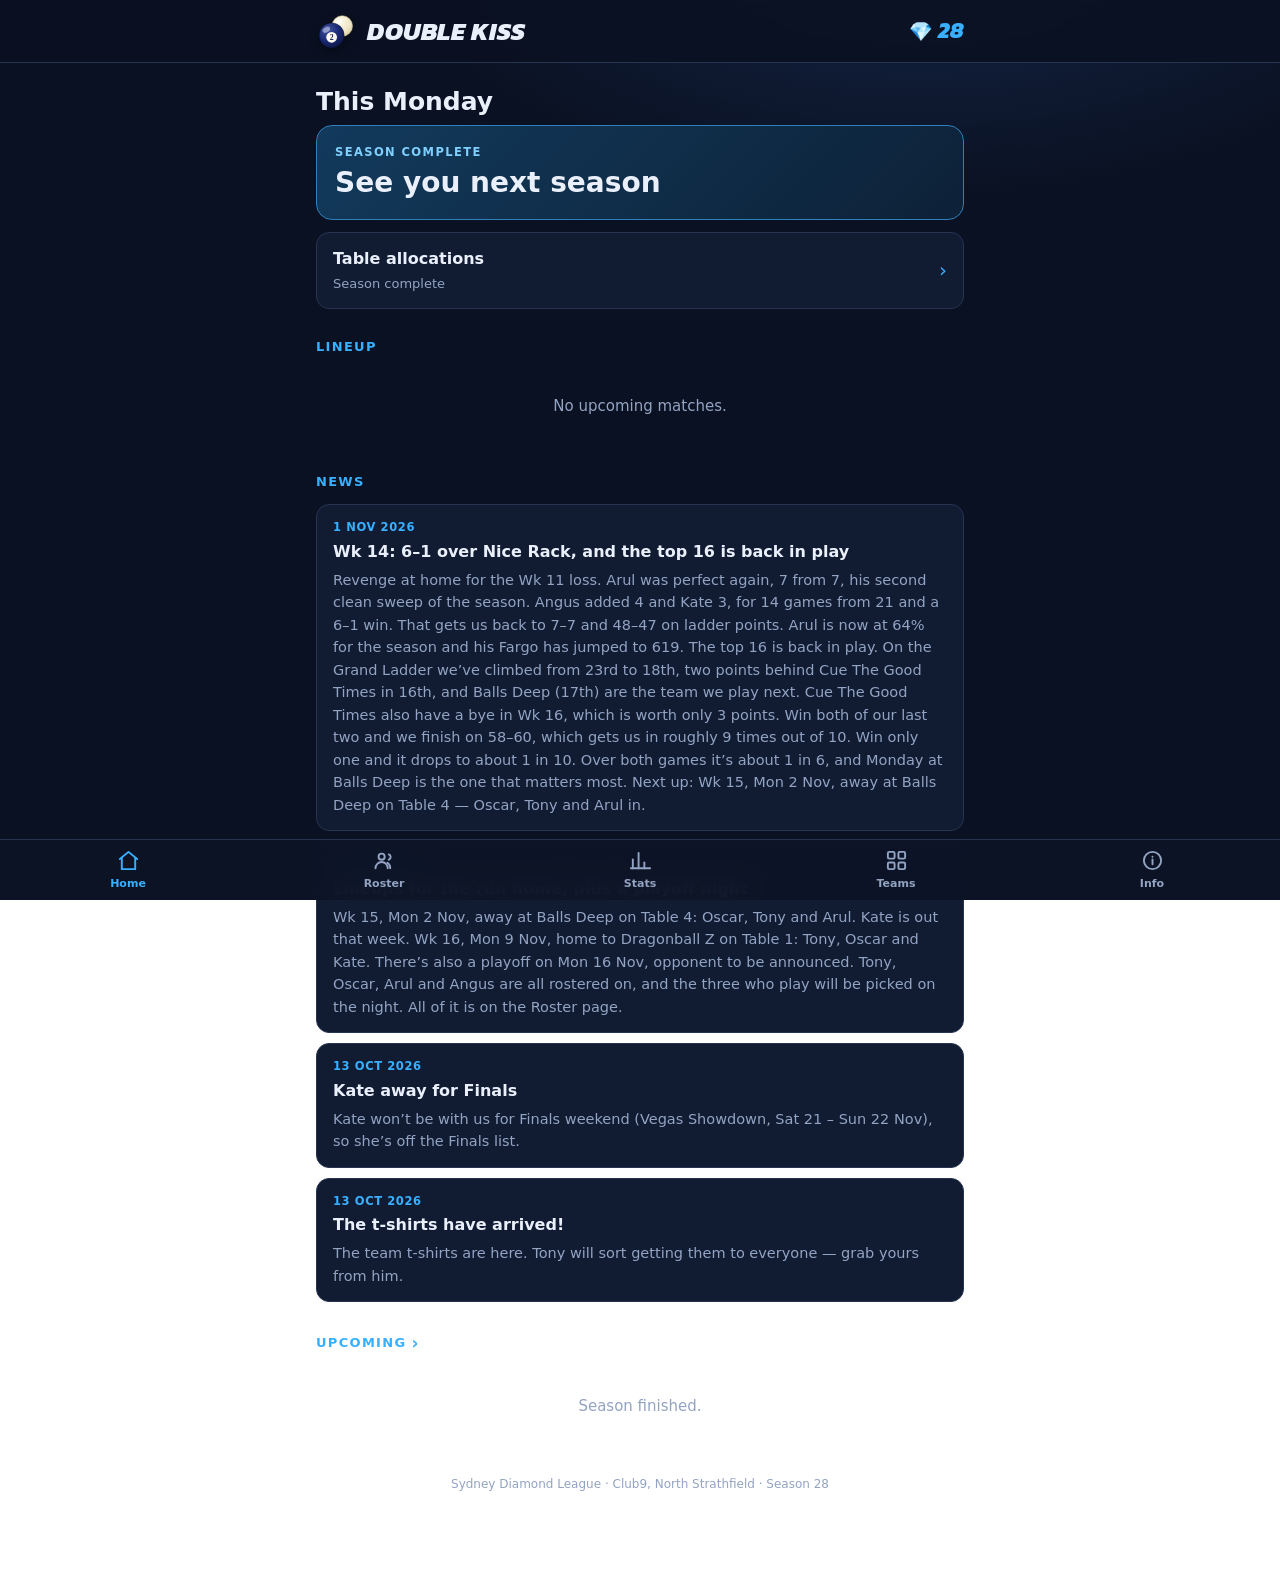
==== commit a0949402: "Grand Ladder after Wk14: 18th of 29, top-16 odds in news (v35)" ====
--- a/index.html
+++ b/index.html
@@ -4,7 +4,7 @@
 <meta charset="UTF-8">
 <meta name="viewport" content="width=device-width,initial-scale=1,viewport-fit=cover">
 <title>Double Kiss</title>
-<link rel="stylesheet" href="styles.css?v=34">
+<link rel="stylesheet" href="styles.css?v=35">
 <link rel="icon" type="image/svg+xml" href="favicon.svg?v=22">
 <link rel="apple-touch-icon" href="apple-touch-icon.png?v=22">
 <link rel="manifest" href="manifest.json?v=22">
@@ -36,8 +36,8 @@
   <footer>Sydney Diamond League · Club9, North Strathfield · Season 28</footer>
 </div>
 
-<script src="data.js?v=34"></script>
-<script src="app.js?v=34"></script>
+<script src="data.js?v=35"></script>
+<script src="app.js?v=35"></script>
 <script>
 (function () {
   const D = DK, esc = s => String(s).replace(/[&<>]/g, c => ({ '&':'&amp;','<':'&lt;','>':'&gt;' }[c]));
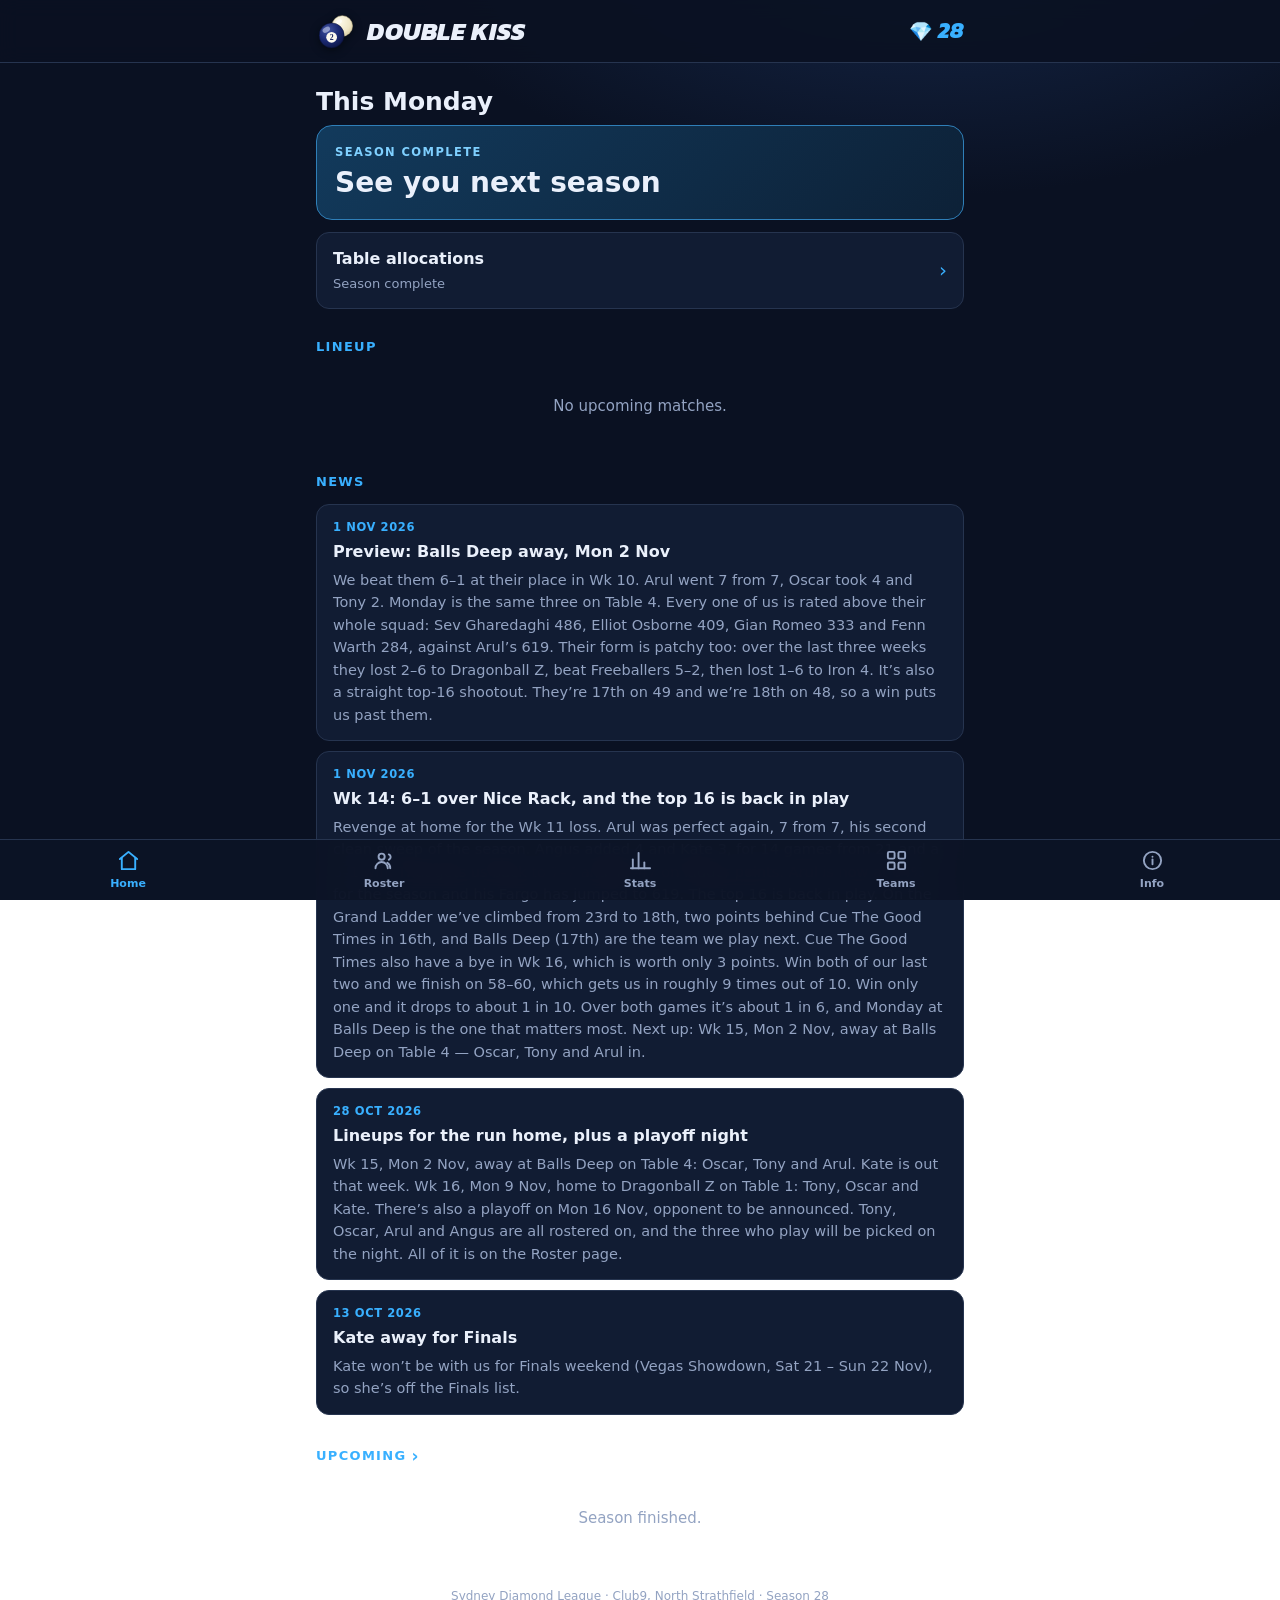
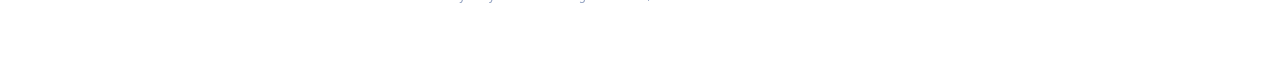
==== commit f550b26a: "News: Balls Deep preview; drop t-shirts arrived (v36)" ====
--- a/index.html
+++ b/index.html
@@ -4,7 +4,7 @@
 <meta charset="UTF-8">
 <meta name="viewport" content="width=device-width,initial-scale=1,viewport-fit=cover">
 <title>Double Kiss</title>
-<link rel="stylesheet" href="styles.css?v=35">
+<link rel="stylesheet" href="styles.css?v=36">
 <link rel="icon" type="image/svg+xml" href="favicon.svg?v=22">
 <link rel="apple-touch-icon" href="apple-touch-icon.png?v=22">
 <link rel="manifest" href="manifest.json?v=22">
@@ -36,8 +36,8 @@
   <footer>Sydney Diamond League · Club9, North Strathfield · Season 28</footer>
 </div>
 
-<script src="data.js?v=35"></script>
-<script src="app.js?v=35"></script>
+<script src="data.js?v=36"></script>
+<script src="app.js?v=36"></script>
 <script>
 (function () {
   const D = DK, esc = s => String(s).replace(/[&<>]/g, c => ({ '&':'&amp;','<':'&lt;','>':'&gt;' }[c]));
